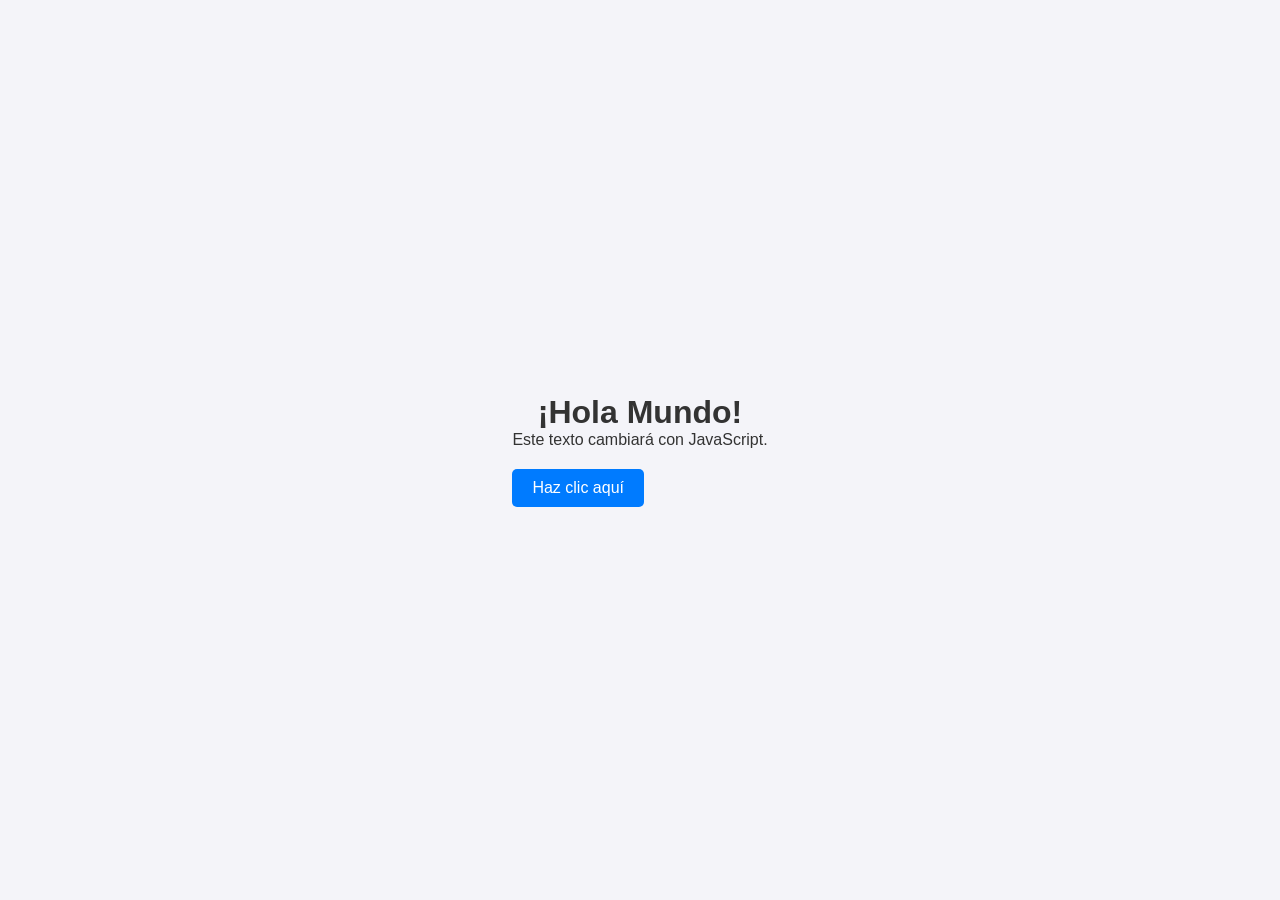
==== index.html @ c9e71d85 "Estructura Basica" ====
<!DOCTYPE html>
<html lang="es">
<head>
    <meta charset="UTF-8">
    <meta name="viewport" content="width=device-width, initial-scale=1.0">
    <title>Mi Proyecto Vanilla JS</title>
    
    <link rel="stylesheet" href="css/style.css">
    
    <script src="js/app.js" defer></script>
</head>
<body>
    <header>
        <h1>¡Hola Mundo!</h1>
    </header>
    
    <main>
        <p id="mensaje">Este texto cambiará con JavaScript.</p>
        <button id="miBoton">Haz clic aquí</button>
    </main>
</body>
</html>
---- css/style.css ----
/* Reseteo básico */
* {
    margin: 0;
    padding: 0;
    box-sizing: border-box;
}

body {
    font-family: Arial, sans-serif;
    background-color: #f4f4f9;
    color: #333;
    display: flex;
    flex-direction: column;
    align-items: center;
    justify-content: center;
    height: 100vh;
}

button {
    padding: 10px 20px;
    margin-top: 20px;
    font-size: 16px;
    cursor: pointer;
    background-color: #007BFF;
    color: white;
    border: none;
    border-radius: 5px;
}

button:hover {
    background-color: #0056b3;
}
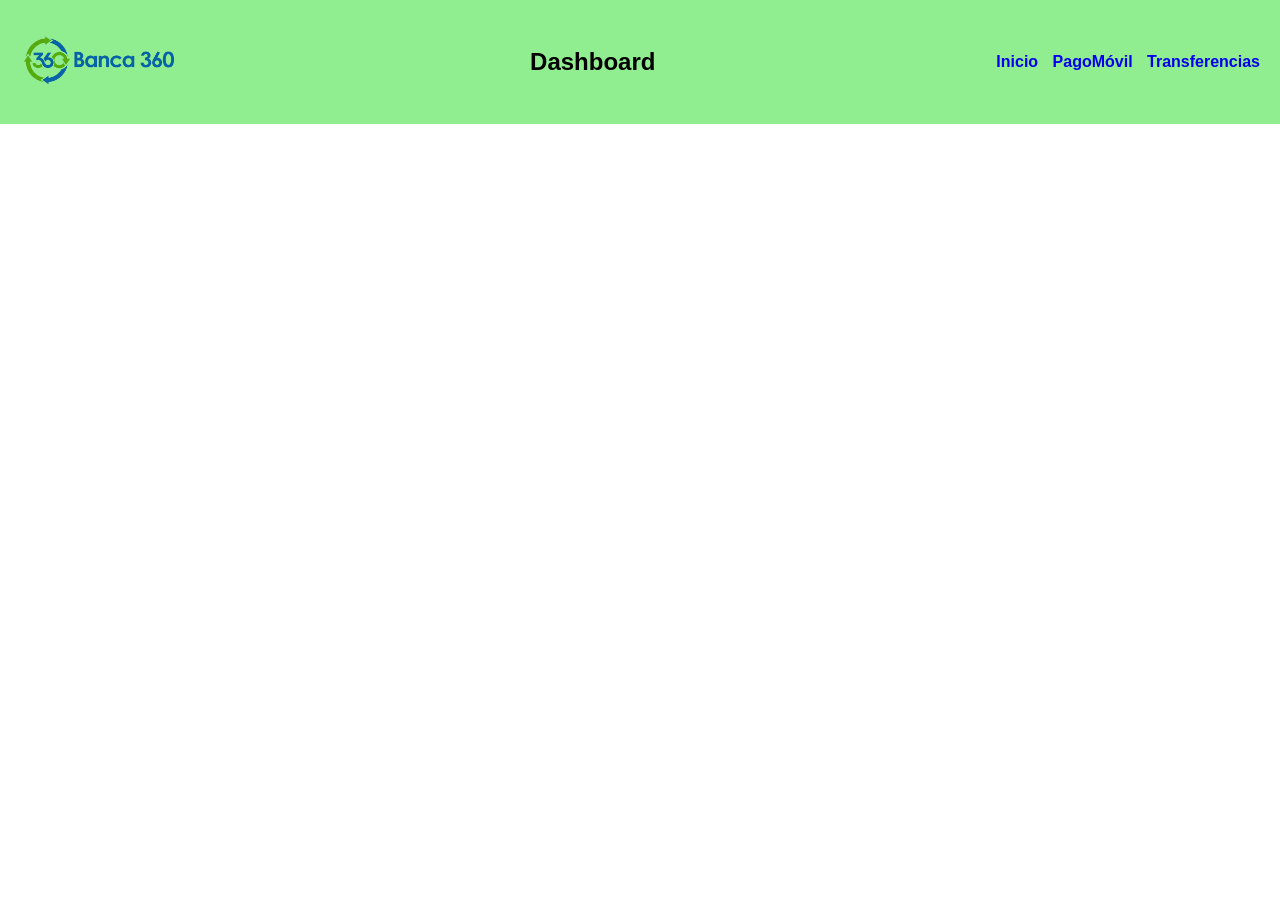
==== commit 1ee7c09b: "Estructura templates con ruteo Co-authored-by: Copilot <copilot@github.com>" ====
--- a/index.html
+++ b/index.html
@@ -3,20 +3,26 @@
 <head>
     <meta charset="UTF-8">
     <meta name="viewport" content="width=device-width, initial-scale=1.0">
-    <title>Mi Proyecto Vanilla JS</title>
+    <title>Dashboard</title>
     
     <link rel="stylesheet" href="css/style.css">
     
-    <script src="js/app.js" defer></script>
+    <script src="js/main.js" defer></script>
 </head>
 <body>
     <header>
-        <h1>¡Hola Mundo!</h1>
+       <a href="#"><img src="assets/img/Banca360.png" alt="Banca 360"></a> 
+       <h2 class="Dashboard">Dashboard</h2>
+
+       <nav>
+            <a href="Inicio.html" class="nav-link">Inicio</a>
+            <a href="PagoMóvil.html" class="nav-link">PagoMóvil</a>
+            <a href="Transferencias.html" class="nav-link">Transferencias</a>
+       </nav>
     </header>
-    
+
     <main>
-        <p id="mensaje">Este texto cambiará con JavaScript.</p>
-        <button id="miBoton">Haz clic aquí</button>
+
     </main>
 </body>
 </html>
--- a/css/style.css
+++ b/css/style.css
@@ -1,32 +1,39 @@
-/* Reseteo básico */
-* {
+body {
+    font-family: sans-serif;
     margin: 0;
-    padding: 0;
-    box-sizing: border-box;
+}
+header{
+    display:flex;
+    min-height: 70px;
+    background-color: LightGreen;
+    justify-content: space-between;
+    align-items: center;
+    padding: 10px;
+}
+a{
+    text-decoration: none;
 }
 
-body {
-    font-family: Arial, sans-serif;
-    background-color: #f4f4f9;
-    color: #333;
-    display: flex;
-    flex-direction: column;
-    align-items: center;
-    justify-content: center;
-    height: 100vh;
+header img{
+    height: 100px;
 }
 
-button {
-    padding: 10px 20px;
-    margin-top: 20px;
-    font-size: 16px;
-    cursor: pointer;
-    background-color: #007BFF;
-    color: white;
-    border: none;
-    border-radius: 5px;
+nav a{
+    font-weight: 600;
+    padding-right: 10px;
 }
 
-button:hover {
-    background-color: #0056b3;
+nav a:hover{
+    color: white;
+}
+
+@media (max-width: 600px){
+    header{
+        flex-direction: column;
+    }
+
+    nav{
+        padding: 10px 0px;
+    }
+    
 }
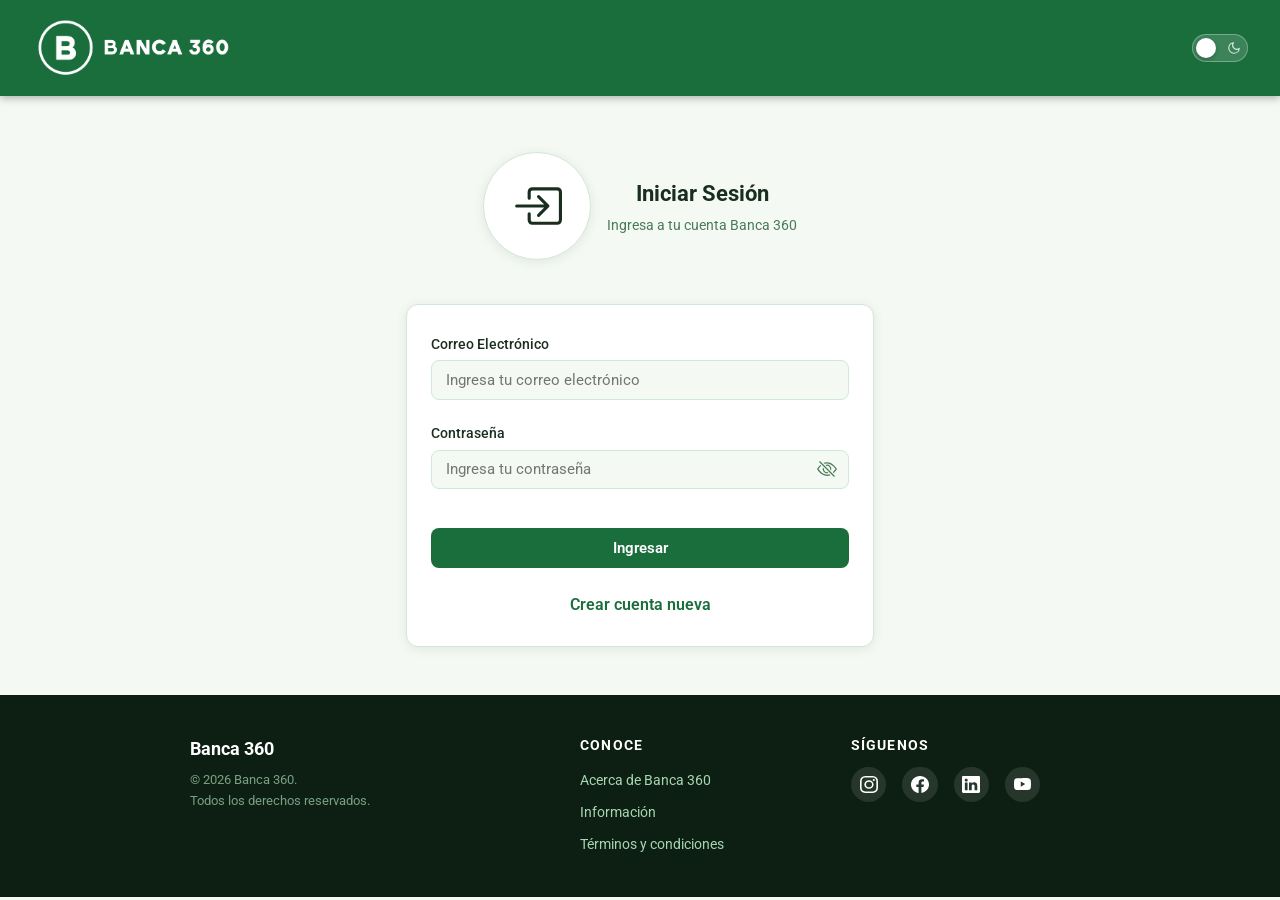
==== commit 13c00f54: "Rename de Login a index para que funcione github pages" ====
--- a/index.html
+++ b/index.html
@@ -3,26 +3,141 @@
 <head>
     <meta charset="UTF-8">
     <meta name="viewport" content="width=device-width, initial-scale=1.0">
-    <title>Dashboard</title>
-    
+    <title>Iniciar Sesión - Banca 360</title>
+    <script>
+        // Aplicar el tema oscuro de inmediato
+        if (localStorage.getItem('theme') === 'dark') {
+            document.documentElement.classList.add('dark');
+        }
+        // Inyectar un bloqueador temporal de animaciones
+        document.head.insertAdjacentHTML('beforeend', '<style id="bloqueo-animaciones">*, *::before, *::after { transition: none !important; }</style>');
+    </script>
+    <link rel="preconnect" href="https://fonts.googleapis.com">
+    <link rel="preconnect" href="https://fonts.gstatic.com" crossorigin>
+    <link href="https://fonts.googleapis.com/css2?family=Roboto:wght@400;500;700&display=swap" rel="stylesheet">
     <link rel="stylesheet" href="css/style.css">
-    
     <script src="js/main.js" defer></script>
 </head>
 <body>
-    <header>
-       <a href="#"><img src="assets/img/Banca360.png" alt="Banca 360"></a> 
-       <h2 class="Dashboard">Dashboard</h2>
 
-       <nav>
-            <a href="Inicio.html" class="nav-link">Inicio</a>
-            <a href="PagoMóvil.html" class="nav-link">PagoMóvil</a>
-            <a href="Transferencias.html" class="nav-link">Transferencias</a>
-       </nav>
+    <header class="header">
+        <h1 class="header__logo">
+            <img src="assets/img/Banca360.png" alt="Banca 360" class="header__logo-img">
+        </h1>
+
+        <div class="header__controls">
+            <label class="theme-switch" aria-label="Cambiar tema">
+                <input type="checkbox" id="btnTheme" class="theme-switch__checkbox">
+                <span class="theme-switch__slider">
+                    <span class="theme-switch__icon theme-switch__icon--sun">
+                        <svg width="14" height="14" viewBox="0 0 24 24" fill="none" stroke="currentColor" stroke-width="2" stroke-linecap="round" stroke-linejoin="round"><circle cx="12" cy="12" r="5"/><line x1="12" y1="1" x2="12" y2="3"/><line x1="12" y1="21" x2="12" y2="23"/><line x1="4.22" y1="4.22" x2="5.64" y2="5.64"/><line x1="18.36" y1="18.36" x2="19.78" y2="19.78"/><line x1="1" y1="12" x2="3" y2="12"/><line x1="21" y1="12" x2="23" y2="12"/><line x1="4.22" y1="19.78" x2="5.64" y2="18.36"/><line x1="18.36" y1="5.64" x2="19.78" y2="4.22"/></svg>
+                    </span>
+                    <span class="theme-switch__icon theme-switch__icon--moon">
+                        <svg width="14" height="14" viewBox="0 0 24 24" fill="none" stroke="currentColor" stroke-width="2" stroke-linecap="round" stroke-linejoin="round"><path d="M21 12.79A9 9 0 1 1 11.21 3 7 7 0 0 0 21 12.79z"/></svg>
+                    </span>
+                </span>
+            </label>
+        </div>
     </header>
 
-    <main>
+    <main class="main-content" style="max-width: 500px; margin-top: 2em;">
+        
+        <section class="page-header" aria-label="Título de sección" style="justify-content: center; margin-bottom: 1em;">
+            <div class="page-header__icon"><svg xmlns="http://www.w3.org/2000/svg" width="50" height="50" fill="currentColor" class="bi bi-box-arrow-in-right" viewBox="0 0 16 16">
+                <path fill-rule="evenodd" d="M6 3.5a.5.5 0 0 1 .5-.5h8a.5.5 0 0 1 .5.5v9a.5.5 0 0 1-.5.5h-8a.5.5 0 0 1-.5-.5v-2a.5.5 0 0 0-1 0v2A1.5 1.5 0 0 0 6.5 14h8a1.5 1.5 0 0 0 1.5-1.5v-9A1.5 1.5 0 0 0 14.5 2h-8A1.5 1.5 0 0 0 5 3.5v2a.5.5 0 0 0 1 0z"/>
+                <path fill-rule="evenodd" d="M11.854 8.354a.5.5 0 0 0 0-.708l-3-3a.5.5 0 1 0-.708.708L10.293 7.5H1.5a.5.5 0 0 0 0 1h8.793l-2.147 2.146a.5.5 0 0 0 .708.708z"/>
+                </svg>
+            </div>
+            <div style="text-align: center;">
+                <h2 class="page-header__title">Iniciar Sesión</h2>
+                <p class="page-header__subtitle">Ingresa a tu cuenta Banca 360</p>
+            </div>
+        </section>
+
+        <section class="form-card" aria-label="Formulario de inicio de sesión">
+            <form action="Inicio.html" method="GET" class="pm-form">
+
+                <div class="pm-form__field">
+                    <label for="email" class="pm-form__label">Correo Electrónico</label>
+                    <input 
+                        type="email" 
+                        id="email" 
+                        name="email"  
+                        class="pm-form__input" 
+                        placeholder="Ingresa tu correo electrónico"
+                        required
+                    >
+                </div>
+
+                <div class="pm-form__field">
+                    <label for="password" class="pm-form__label">Contraseña</label>
+                    <div style="position: relative; display: flex; align-items: center;">
+                        <input 
+                            type="password" 
+                            id="password" 
+                            name="password" 
+                            class="pm-form__input" 
+                            placeholder="Ingresa tu contraseña" 
+                            required 
+                            inputmode="numeric"
+                            pattern="[0-9]{6,}"
+                            title="La contraseña debe contener solo números y un mínimo de 6 dígitos."
+                            oninput="this.value = this.value.replace(/[^0-9]/g, '')"
+                            style="padding-right: 2.5rem;">
+                        <button type="button" class="toggle-password" data-target="password" style="position: absolute; right: 0.75rem; background: none; border: none; cursor: pointer; color: var(--color-text-muted); display: flex; padding: 0;">
+                            <svg xmlns="http://www.w3.org/2000/svg" width="20" height="20" fill="currentColor" class="bi bi-eye" viewBox="0 0 16 16"><path d="M16 8s-3-5.5-8-5.5S0 8 0 8s3 5.5 8 5.5S16 8 16 8M1.173 8a13 13 0 0 1 1.66-2.043C4.12 4.668 5.88 3.5 8 3.5s3.879 1.168 5.168 2.457A13 13 0 0 1 14.828 8q-.086.13-.195.288c-.335.48-.83 1.12-1.465 1.755C11.879 11.332 10.119 12.5 8 12.5s-3.879-1.168-5.168-2.457A13 13 0 0 1 1.172 8z"/><path d="M8 5.5a2.5 2.5 0 1 0 0 5 2.5 2.5 0 0 0 0-5M4.5 8a3.5 3.5 0 1 1 7 0 3.5 3.5 0 0 1-7 0"/></svg>
+                        </button>
+                    </div>
+                </div>
+
+                <div class="pm-form__actions" style="margin-top: 1em;">
+                    <button type="submit" class="btn btn--primary" style="width: 100%;">
+                        Ingresar
+                    </button>
+                </div>
+
+            </form>
+
+            <div style="margin-top: 1.5em; text-align: center; display: flex; flex-direction: column; gap: 0.75em;">
+                <a href="registro.html" style="color: var(--color-primary); text-decoration: none; font-weight: 600;">Crear cuenta nueva</a>
+            </div>
+        </section>
 
     </main>
+
+    <footer class="footer">
+        <div class="footer__grid">
+            <div class="footer__col">
+                <p class="footer__brand">Banca 360</p>
+                <p class="footer__copy">© 2026 Banca 360.<br>Todos los derechos reservados.</p>
+            </div>
+            <div class="footer__col">
+                <p class="footer__heading">Conoce</p>
+                <ul class="footer__list">
+                    <li><a href="#" class="footer__link">Acerca de Banca 360</a></li>
+                    <li><a href="#" class="footer__link">Información</a></li>
+                    <li><a href="#" class="footer__link">Términos y condiciones</a></li>
+                </ul>
+            </div>
+            <div class="footer__col">
+                <p class="footer__heading">Síguenos</p>
+                <div class="footer__social">
+                    <a href="#" class="footer__social-link" aria-label="Instagram">
+                        <img src="assets/img/instagram.svg" alt="Instagram" class="footer__social-icon">
+                    </a>
+                    <a href="#" class="footer__social-link" aria-label="Facebook">
+                        <img src="assets/img/facebook.svg" alt="Facebook" class="footer__social-icon">
+                    </a>
+                    <a href="#" class="footer__social-link" aria-label="LinkedIn">
+                        <img src="assets/img/linkedin.svg" alt="LinkedIn" class="footer__social-icon">
+                    </a>
+                    <a href="#" class="footer__social-link" aria-label="YouTube">
+                        <img src="assets/img/youtube.svg" alt="YouTube" class="footer__social-icon">
+                    </a>
+                </div>
+            </div>
+        </div>
+    </footer>
+
 </body>
 </html>
--- a/css/style.css
+++ b/css/style.css
@@ -1,39 +1,590 @@
+/* ============================================================
+   BANCA 360 — Hoja de estilos global
+   Estructura:
+   1. Variables y reset
+   2. Tipografía base
+   3. Header y Tema
+   4. Navegación principal
+   5. Estructura general y Encabezados
+   6. Dashboard (Inicio)
+   7. Formularios y Botones
+   8. Modales
+   9. Footer
+   10. Utilidades
+   11. Media queries (Desktop ≥ 1005px)
+   ============================================================ */
+
+/* ============================================================
+   1. VARIABLES Y RESET
+   ============================================================ */
+
+/* Tema claro (por defecto) */
+:root {
+    --color-bg:           #f4f9f4;
+    --color-surface:      #ffffff;
+    --color-surface-alt:  #eef7f0;
+    --color-primary:      #1a6e3c;   /* verde banco */
+    --color-primary-dark: #12502a;
+    --color-accent:       #22c55e;
+    --color-text:         #1a2e1f;
+    --color-text-muted:   #4b7a57;
+    --color-border:       #d1e8d6;
+    --color-in:           #16a34a;   /* verde entradas */
+    --color-out:          #dc2626;   /* rojo salidas   */
+    --color-header-bg:    #1a6e3c;
+    --color-footer-bg:    #0d1f12;
+    --color-footer-text:  #a7d6b4;
+    --shadow-card:        0 2px 12px rgba(0, 0, 0, 0.08);
+    --radius:             12px;
+    --transition:         0.3s ease;
+}
+
+/* Tema oscuro */
+html.dark {
+    --color-bg:           #0a1f0f;
+    --color-surface:      #132918;
+    --color-surface-alt:  #1c3a22;
+    --color-primary:      #22c55e;
+    --color-primary-dark: #16a34a;
+    --color-accent:       #4ade80;
+    --color-text:         #ecfdf5;
+    --color-text-muted:   #86efac;
+    --color-border:       #1e4d2a;
+    --color-header-bg:    #132918;
+    --color-footer-bg:    #0a1f0f;
+    --color-footer-text:  #86efac;
+    --shadow-card:        0 2px 16px rgba(0, 0, 0, 0.4);
+}
+
+/* Reset mínimo */
+*,
+*::before,
+*::after {
+    box-sizing: border-box;
+    margin: 0;
+    padding: 0;
+}
+
+/* ============================================================
+   2. TIPOGRAFÍA BASE
+   ============================================================ */
+
 body {
-    font-family: sans-serif;
-    margin: 0;
-}
-header{
-    display:flex;
-    min-height: 70px;
-    background-color: LightGreen;
+    font-family: 'Roboto', sans-serif;
+    background-color: var(--color-bg);
+    color: var(--color-text);
+    line-height: 1.6;
+    transition: background-color var(--transition), color var(--transition);
+}
+
+/* ============================================================
+   3. HEADER Y TEMA
+   ============================================================ */
+
+.header {
+    position: sticky;
+    top: 0;
+    z-index: 100;
+    width: 100%;
+    background-color: var(--color-header-bg);
+    padding: 0.85em 1.25em;
+    display: flex;
+    flex-wrap: wrap;
+    align-items: center;
     justify-content: space-between;
-    align-items: center;
-    padding: 10px;
-}
-a{
+    gap: 0.5em;
+    box-shadow: 0 2px 8px rgba(0,0,0,0.3);
+    transition: background-color var(--transition);
+}
+
+/* Logo */
+.header__logo { line-height: 1; }
+.header__logo-link { display: flex; align-items: center; text-decoration: none; }
+.header__logo-img { height: 2em; display: block; }
+
+/* Controles */
+.header__controls {
+    display: flex;
+    align-items: center;
+    gap: 0.5em;
+}
+
+/* Selector de Tema (Slider) */
+.theme-switch {
+    position: relative;
+    display: inline-block;
+    width: 56px;
+    height: 28px;
+    cursor: pointer;
+}
+.theme-switch__checkbox { opacity: 0; width: 0; height: 0; }
+.theme-switch__slider {
+    position: absolute;
+    top: 0; left: 0; right: 0; bottom: 0;
+    background-color: rgba(255, 255, 255, 0.15);
+    border: 1px solid rgba(255, 255, 255, 0.3);
+    border-radius: 34px;
+    transition: 0.4s ease;
+    display: flex;
+    align-items: center;
+    justify-content: space-between;
+    padding: 0 6px;
+}
+.theme-switch__slider:before {
+    position: absolute;
+    content: "";
+    height: 20px;
+    width: 20px;
+    left: 3px;
+    bottom: 3px;
+    background-color: #ffffff;
+    border-radius: 50%;
+    transition: transform 0.4s cubic-bezier(0.4, 0.0, 0.2, 1);
+    z-index: 2;
+    box-shadow: 0 2px 4px rgba(0,0,0,0.2);
+}
+.theme-switch__checkbox:checked + .theme-switch__slider {
+    background-color: rgba(0, 0, 0, 0.4);
+    border-color: rgba(255, 255, 255, 0.1);
+}
+.theme-switch__checkbox:checked + .theme-switch__slider:before {
+    transform: translateX(28px);
+    background-color: var(--color-primary);
+}
+.theme-switch__icon {
+    display: flex;
+    align-items: center;
+    justify-content: center;
+    color: #ffffff;
+    z-index: 1;
+    opacity: 0.8;
+}
+.theme-switch__checkbox:checked + .theme-switch__slider .theme-switch__icon--moon { opacity: 1; }
+.theme-switch__checkbox:not(:checked) + .theme-switch__slider .theme-switch__icon--sun { opacity: 1; }
+
+/* ============================================================
+   4. NAVEGACIÓN PRINCIPAL
+   ============================================================ */
+
+/* Botón hamburguesa (Mobile) */
+.btn-hamburger {
+    display: flex;
+    align-items: center;
+    justify-content: center;
+    background: none;
+    border: none;
+    cursor: pointer;
+    padding: 0.25em;
+}
+.btn-hamburger__icon {
+    width: 1.75em;
+    height: 1.75em;
+    filter: invert(100%);
+    transition: opacity var(--transition);
+}
+.btn-hamburger:hover .btn-hamburger__icon { opacity: 0.75; }
+
+/* Menú Nav */
+.nav {
+    width: 100%;
+    max-height: 0;
+    overflow: hidden;
+    transition: max-height 0.45s ease;
+}
+.nav.activo { max-height: 30em; }
+.nav__list {
+    list-style: none;
+    display: flex;
+    flex-direction: column;
+    padding: 0.5em 0 1em;
+    gap: 0.25em;
+}
+.nav__link {
+    display: block;
+    padding: 0.6em 1em;
+    color: #e2e8f0;
     text-decoration: none;
-}
-
-header img{
-    height: 100px;
-}
-
-nav a{
-    font-weight: 600;
-    padding-right: 10px;
-}
-
-nav a:hover{
-    color: white;
-}
-
-@media (max-width: 600px){
-    header{
-        flex-direction: column;
-    }
-
-    nav{
-        padding: 10px 0px;
-    }
-    
+    border-radius: 8px;
+    font-size: 0.95rem;
+    transition: background-color var(--transition), color var(--transition);
+}
+.nav__link:hover, .nav__link--active {
+    background-color: rgba(255,255,255,0.12);
+    color: #ffffff;
+}
+.nav__link--logout { color: #fca5a5; }
+.nav__link--logout:hover { background-color: rgba(220, 38, 38, 0.2); color: #fca5a5; }
+
+/* ============================================================
+   5. ESTRUCTURA GENERAL Y ENCABEZADOS
+   ============================================================ */
+
+.main-content {
+    max-width: 900px;
+    margin: 0 auto;
+    padding: 1.5em 1em 3em;
+    display: flex;
+    flex-direction: column;
+    gap: 1.75em;
+}
+
+/* Título de sección interno */
+.section-title {
+    font-size: 1rem;
+    font-weight: 700;
+    color: var(--color-text-muted);
+    text-transform: uppercase;
+    letter-spacing: 0.06em;
+    margin-bottom: 0.75em;
+}
+
+/* Encabezados de páginas (Depósitos, Perfil, etc) */
+.page-header {
+    display: flex;
+    align-items: center;
+    gap: 1em;
+}
+.page-header__icon {
+    font-size: 2.25rem;
+    line-height: 1;
+    background-color: var(--color-surface);
+    border: 1px solid var(--color-border);
+    border-radius: 50%;
+    width: 3em;
+    height: 3em;
+    display: flex;
+    align-items: center;
+    justify-content: center;
+    box-shadow: var(--shadow-card);
+    flex-shrink: 0;
+}
+.page-header__title {
+    font-size: 1.4rem;
+    font-weight: 700;
+    color: var(--color-text);
+    margin-bottom: 0.1em;
+}
+.page-header__subtitle {
+    font-size: 0.875rem;
+    color: var(--color-text-muted);
+}
+
+/* ============================================================
+   6. DASHBOARD (INICIO)
+   ============================================================ */
+
+/* Saludo */
+.dashboard-greeting__sub { font-size: 0.9rem; color: var(--color-text-muted); }
+.dashboard-greeting__name { font-size: 1.5rem; font-weight: 700; color: var(--color-text); }
+
+/* Tarjeta de saldo */
+.balance-card {
+    background: linear-gradient(135deg, var(--color-primary) 0%, var(--color-primary-dark) 100%);
+    color: #ffffff;
+    border-radius: var(--radius);
+    padding: 1.75em 1.5em;
+    box-shadow: var(--shadow-card);
+}
+.balance-card__label { font-size: 0.85rem; opacity: 0.8; margin-bottom: 0.4em; }
+.balance-card__amount-row { display: flex; align-items: center; gap: 0.75em; margin-bottom: 0.75em; }
+.balance-card__amount {
+    font-size: 2rem;
+    font-weight: 700;
+    letter-spacing: 0.02em;
+    transition: filter var(--transition);
+}
+.balance-card__amount.hidden { filter: blur(8px); user-select: none; }
+.balance-card__toggle {
+    background: rgba(255,255,255,0.2);
+    border: none;
+    border-radius: 50%;
+    width: 2.25em;
+    height: 2.25em;
+    display: flex;
+    align-items: center;
+    justify-content: center;
+    cursor: pointer;
+    color: #fff;
+    transition: background-color var(--transition);
+}
+.balance-card__toggle:hover { background: rgba(255,255,255,0.35); }
+.balance-card__account { font-size: 0.8rem; opacity: 0.7; }
+
+/* Acciones rápidas */
+.quick-actions__grid {
+    display: grid;
+    grid-template-columns: repeat(2, 1fr);
+    gap: 1em;
+}
+.quick-actions__card {
+    background-color: var(--color-surface);
+    border: 1px solid var(--color-border);
+    border-radius: var(--radius);
+    padding: 1.25em 1em;
+    display: flex;
+    flex-direction: column;
+    align-items: center;
+    gap: 0.5em;
+    text-decoration: none;
+    color: var(--color-text);
+    box-shadow: var(--shadow-card);
+    transition: transform var(--transition), box-shadow var(--transition), background-color var(--transition);
+}
+.quick-actions__card:hover {
+    transform: translateY(-3px);
+    box-shadow: 0 6px 20px rgba(0,0,0,0.12);
+    background-color: var(--color-surface-alt);
+}
+.quick-actions__icon { font-size: 1.75rem; line-height: 1; }
+.quick-actions__label { font-size: 0.85rem; font-weight: 500; color: var(--color-text-muted); }
+
+/* Transacciones recientes */
+.transactions-list { list-style: none; display: flex; flex-direction: column; gap: 0.75em; }
+.transaction-item {
+    background-color: var(--color-surface);
+    border: 1px solid var(--color-border);
+    border-radius: var(--radius);
+    box-shadow: var(--shadow-card);
+    transition: transform var(--transition), background-color var(--transition);
+}
+.transaction-item:hover { transform: translateX(4px); }
+.transaction-item__link {
+    display: flex;
+    align-items: center;
+    gap: 1em;
+    padding: 1em 1.25em;
+    text-decoration: none;
+    color: inherit;
+}
+.transaction-item__icon {
+    width: 2.5em; height: 2.5em; border-radius: 50%;
+    display: flex; align-items: center; justify-content: center;
+    font-size: 1rem; flex-shrink: 0;
+}
+.transaction-item__icon--in  { background-color: #dcfce7; color: var(--color-in); }
+.transaction-item__icon--out { background-color: #fee2e2; color: var(--color-out); }
+.transaction-item__info { flex: 1; display: flex; flex-direction: column; gap: 0.15em; }
+.transaction-item__desc { font-size: 0.9rem; font-weight: 500; }
+.transaction-item__date { font-size: 0.78rem; color: var(--color-text-muted); }
+.transaction-item__amount { font-size: 0.95rem; font-weight: 700; white-space: nowrap; }
+.transaction-item__amount--in  { color: var(--color-in); }
+.transaction-item__amount--out { color: var(--color-out); }
+
+/* ============================================================
+   7. FORMULARIOS Y BOTONES
+   ============================================================ */
+
+/* Tarjeta contenedora del formulario */
+.form-card {
+    background-color: var(--color-surface);
+    border: 1px solid var(--color-border);
+    border-radius: var(--radius);
+    padding: 1.75em 1.5em;
+    box-shadow: var(--shadow-card);
+    transition: background-color var(--transition);
+}
+
+.pm-form { display: flex; flex-direction: column; gap: 1.4em; }
+
+/* Agrupaciones y campos */
+.pm-form__group {
+    border: none; padding: 0; margin: 0;
+    display: flex; flex-direction: column; gap: 1.4em;
+}
+.pm-form__group--split {
+    display: flex; flex-direction: row; flex-wrap: nowrap; gap: 0.75em; align-items: flex-start;
+}
+.pm-form__legend {
+    font-size: 0.8rem; font-weight: 700; color: var(--color-text-muted);
+    text-transform: uppercase; letter-spacing: 0.06em; margin-bottom: 0.5em; width: 100%;
+}
+.pm-form__field { display: flex; flex-direction: column; gap: 0.3em; }
+.pm-form__field--grow { flex: 1; }
+.pm-form__label { font-size: 0.875rem; font-weight: 500; color: var(--color-text); }
+
+/* Inputs y Selects */
+.pm-form__input {
+    padding: 0.65em 0.9em; border: 1.5px solid var(--color-border); border-radius: 8px;
+    font-size: 0.95rem; font-family: inherit; color: var(--color-text);
+    background-color: var(--color-bg); width: 100%; outline: none;
+    transition: border-color var(--transition), box-shadow var(--transition), background-color var(--transition);
+}
+.pm-form__input:focus { border-color: var(--color-primary); box-shadow: 0 0 0 3px rgba(34, 197, 94, 0.18); }
+.pm-form__input.invalid { border-color: #dc2626; box-shadow: 0 0 0 3px rgba(220, 38, 38, 0.15); }
+.pm-form__input.valid { border-color: var(--color-in); }
+
+.pm-form__select-wrap { position: relative; }
+.pm-form__select {
+    appearance: none; -webkit-appearance: none;
+    padding: 0.65em 2.2em 0.65em 0.9em; border: 1.5px solid var(--color-border); border-radius: 8px;
+    font-size: 0.95rem; font-family: inherit; color: var(--color-text);
+    background-color: var(--color-bg); cursor: pointer; width: 100%; outline: none;
+    transition: border-color var(--transition), box-shadow var(--transition), background-color var(--transition);
+}
+.pm-form__select:focus { border-color: var(--color-primary); box-shadow: 0 0 0 3px rgba(34, 197, 94, 0.18); }
+.pm-form__select.invalid { border-color: #dc2626; box-shadow: 0 0 0 3px rgba(220,38,38,0.15); }
+.pm-form__select.valid   { border-color: var(--color-in); }
+.pm-form__select-arrow {
+    position: absolute; right: 0.75em; top: 50%; transform: translateY(-50%);
+    pointer-events: none; color: var(--color-text-muted); font-size: 0.8rem;
+}
+
+/* Prefijos (Ej: Bs.) */
+.pm-form__input-prefix-wrap { display: flex; align-items: stretch; }
+.pm-form__input-prefix {
+    padding: 0.65em 0.85em; background-color: var(--color-surface-alt);
+    border: 1.5px solid var(--color-border); border-right: none; border-radius: 8px 0 0 8px;
+    font-size: 0.9rem; font-weight: 600; color: var(--color-text-muted); white-space: nowrap;
+    transition: background-color var(--transition), border-color var(--transition);
+}
+.pm-form__input--with-prefix { border-radius: 0 8px 8px 0; }
+
+/* Textos de ayuda y errores */
+.pm-form__hint { font-size: 0.75rem; color: var(--color-text-muted); }
+.pm-form__char-count { font-size: 0.75rem; color: var(--color-text-muted); text-align: right; }
+.pm-form__error { font-size: 0.78rem; color: #dc2626; min-height: 1em; display: block; }
+
+/* Resumen del formulario */
+.pm-summary {
+    background-color: var(--color-surface-alt); border: 1px solid var(--color-border);
+    border-left: 4px solid var(--color-primary); border-radius: var(--radius);
+    padding: 1.25em 1.5em; transition: background-color var(--transition);
+}
+.pm-summary__title {
+    font-size: 0.875rem; font-weight: 700; text-transform: uppercase;
+    letter-spacing: 0.06em; color: var(--color-text-muted); margin-bottom: 0.85em;
+}
+.pm-summary__list { display: flex; flex-direction: column; gap: 0.5em; }
+.pm-summary__row {
+    display: flex; justify-content: space-between; align-items: baseline; gap: 1em;
+    font-size: 0.9rem; border-bottom: 1px dashed var(--color-border); padding-bottom: 0.4em;
+}
+.pm-summary__row:last-child { border-bottom: none; }
+.pm-summary__row dt { color: var(--color-text-muted); font-weight: 500; white-space: nowrap; }
+.pm-summary__row dd { color: var(--color-text); font-weight: 500; text-align: right; }
+.pm-summary__row--total dt, .pm-summary__row--total dd {
+    font-size: 1.05rem; font-weight: 700; color: var(--color-primary);
+}
+
+/* Botones base */
+.pm-form__actions { display: flex; flex-direction: column; gap: 0.75em; margin-top: 0.5em; }
+
+.btn {
+    padding: 0.75em 1.5em; border: none; border-radius: 8px; font-size: 0.95rem;
+    font-family: inherit; font-weight: 600; cursor: pointer; text-align: center;
+    transition: transform var(--transition), box-shadow var(--transition), background-color var(--transition), opacity var(--transition);
+}
+.btn:hover  { transform: translateY(-2px); box-shadow: 0 4px 14px rgba(0,0,0,0.15); }
+.btn:active { transform: translateY(0);    box-shadow: none; }
+.btn:disabled { opacity: 0.6; cursor: not-allowed; transform: none; box-shadow: none; }
+
+.btn--primary { background-color: var(--color-primary); color: #ffffff; }
+.btn--primary:hover { background-color: var(--color-primary-dark); }
+.btn--secondary { background-color: var(--color-surface-alt); color: var(--color-text); border: 1.5px solid var(--color-border); }
+.btn--secondary:hover { background-color: var(--color-border); }
+.btn-ver-todo:hover { background-color: var(--color-primary-dark); transform: translateY(-2px); }
+
+/* ============================================================
+   8. MODALES
+   ============================================================ */
+
+.pm-modal__backdrop {
+    position: fixed; inset: 0; background: rgba(0,0,0,0.55);
+    z-index: 200; animation: fadeIn 0.25s ease;
+}
+
+.pm-modal {
+    position: fixed; inset: 0; z-index: 201; align-items: center; justify-content: center; pointer-events: none;
+}
+.pm-modal:not([hidden]) { display: flex; pointer-events: auto; animation: slideUp 0.3s ease; }
+.pm-modal__box {
+    background-color: var(--color-surface); border-radius: var(--radius);
+    padding: 2.5em 2em; max-width: 380px; width: 90%; text-align: center;
+    box-shadow: 0 8px 40px rgba(0,0,0,0.25); display: flex; flex-direction: column; align-items: center; gap: 0.75em;
+}
+.pm-modal__icon  { font-size: 3rem; line-height: 1; }
+.pm-modal__title { font-size: 1.25rem; font-weight: 700; color: var(--color-text); }
+.pm-modal__msg   { font-size: 0.9rem; color: var(--color-text-muted); line-height: 1.5; }
+.pm-modal__close { margin-top: 0.5em; min-width: 140px; }
+
+/* Animaciones de modales */
+@keyframes fadeIn { from { opacity: 0; } to { opacity: 1; } }
+@keyframes slideUp { from { opacity: 0; transform: translateY(30px); } to { opacity: 1; transform: translateY(0); } }
+
+/* ============================================================
+   9. FOOTER
+   ============================================================ */
+
+.footer {
+    background-color: var(--color-footer-bg);
+    color: var(--color-footer-text);
+    padding: 2.5em 1.25em;
+    transition: background-color var(--transition);
+}
+.footer__grid { max-width: 900px; margin: 0 auto; display: grid; grid-template-columns: 1fr; gap: 2em; }
+.footer__brand { font-size: 1.1rem; font-weight: 700; color: #ffffff; margin-bottom: 0.4em; }
+.footer__copy { font-size: 0.8rem; line-height: 1.6; opacity: 0.7; }
+.footer__heading {
+    font-size: 0.85rem; font-weight: 700; text-transform: uppercase;
+    letter-spacing: 0.08em; color: #ffffff; margin-bottom: 0.75em;
+}
+.footer__list { list-style: none; display: flex; flex-direction: column; gap: 0.4em; }
+.footer__link { color: var(--color-footer-text); text-decoration: none; font-size: 0.85rem; transition: color var(--transition); }
+.footer__link:hover { color: #ffffff; }
+.footer__social { display: flex; gap: 1em; }
+.footer__social-link {
+    display: flex; align-items: center; justify-content: center;
+    width: 2.2em; height: 2.2em; border-radius: 50%; background-color: rgba(255,255,255,0.1);
+    transition: background-color var(--transition), transform var(--transition);
+}
+.footer__social-link:hover { background-color: rgba(255,255,255,0.25); transform: translateY(-2px); }
+.footer__social-icon { width: 1.1em; height: 1.1em; filter: invert(100%); }
+
+/* ============================================================
+   10. UTILIDADES
+   ============================================================ */
+
+.sr-only {
+    position: absolute; width: 1px; height: 1px; padding: 0; margin: -1px;
+    overflow: hidden; clip: rect(0,0,0,0); white-space: nowrap; border: 0;
+}
+
+/* ============================================================
+   11. MEDIA QUERIES — Desktop (≥ 1005px)
+   ============================================================ */
+
+@media screen and (min-width: 1005px) {
+    /* Header y Navegación */
+    .header { flex-wrap: nowrap; padding: 0.75em 2em; }
+    .btn-hamburger { display: none; }
+    .nav { width: auto; max-height: none; overflow: visible; flex: 1; }
+    .nav__list { flex-direction: row; align-items: center; justify-content: flex-end; padding: 0; gap: 0.25em; }
+    .nav__link { font-size: 0.875rem; }
+    .header__logo-img { height: 2.25em; }
+
+    /* Layout del Dashboard */
+    .quick-actions__grid { grid-template-columns: repeat(4, 1fr); }
+    .footer__grid { grid-template-columns: 1.5fr 1fr 1fr; }
+
+    /* Formularios y Botones */
+    .pm-form__actions { flex-direction: row; justify-content: flex-end; }
+    .btn { min-width: 160px; }
+}
+
+/* ============================================================
+   12. SPINNER DE CARGA
+   ============================================================ */
+
+@keyframes spin {
+    to { transform: rotate(360deg); }
+}
+.btn-spinner {
+    display: inline-block;
+    width: 1.2rem;
+    height: 1.2rem;
+    border: 3px solid rgba(255,255,255,0.3);
+    border-radius: 50%;
+    border-top-color: #fff;
+    animation: spin 1s linear infinite;
+    vertical-align: middle;
 }
